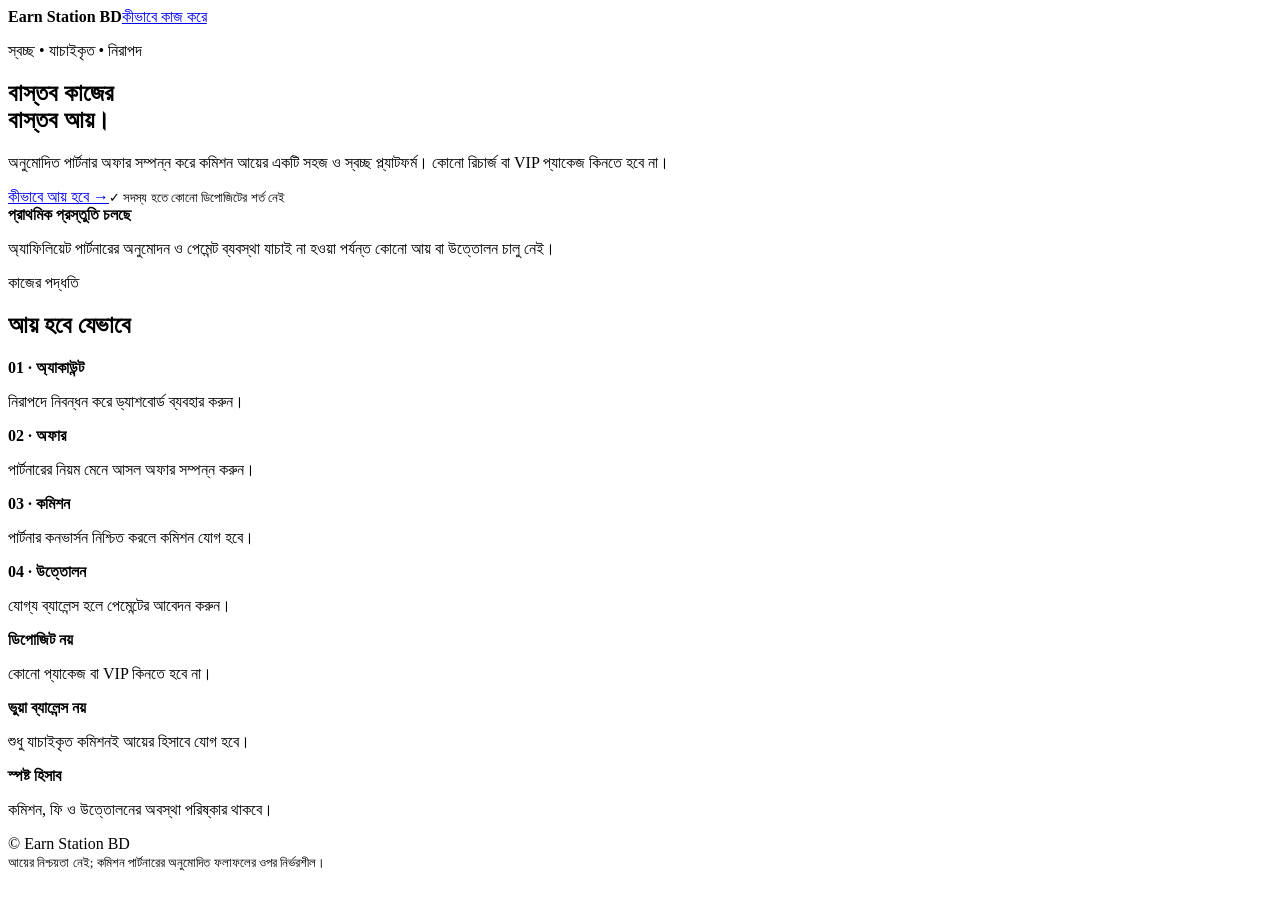
==== index.html @ 1f2fd0a7 "Add Earn Station BD homepage" ====
<!doctype html>
<html lang="bn">
<head><meta charset="utf-8"><meta name="viewport" content="width=device-width,initial-scale=1"><title>Earn Station BD</title><link rel="stylesheet" href="style.css"></head>
<body><header><b>Earn Station BD</b><a href="#how">কীভাবে কাজ করে</a></header><main><section class="hero"><p>স্বচ্ছ • যাচাইকৃত • নিরাপদ</p><h1>বাস্তব কাজের<br><span>বাস্তব আয়।</span></h1><p>অনুমোদিত পার্টনার অফার সম্পন্ন করে কমিশন আয়ের একটি সহজ ও স্বচ্ছ প্ল্যাটফর্ম। কোনো রিচার্জ বা VIP প্যাকেজ কিনতে হবে না।</p><a class="button" href="#how">কীভাবে আয় হবে →</a><small>✓ সদস্য হতে কোনো ডিপোজিটের শর্ত নেই</small></section><section class="notice"><b>প্রাথমিক প্রস্তুতি চলছে</b><p>অ্যাফিলিয়েট পার্টনারের অনুমোদন ও পেমেন্ট ব্যবস্থা যাচাই না হওয়া পর্যন্ত কোনো আয় বা উত্তোলন চালু নেই।</p></section><section id="how"><p class="tag">কাজের পদ্ধতি</p><h2>আয় হবে যেভাবে</h2><div class="steps"><article><b>01 · অ্যাকাউন্ট</b><p>নিরাপদে নিবন্ধন করে ড্যাশবোর্ড ব্যবহার করুন।</p></article><article><b>02 · অফার</b><p>পার্টনারের নিয়ম মেনে আসল অফার সম্পন্ন করুন।</p></article><article><b>03 · কমিশন</b><p>পার্টনার কনভার্সন নিশ্চিত করলে কমিশন যোগ হবে।</p></article><article><b>04 · উত্তোলন</b><p>যোগ্য ব্যালেন্স হলে পেমেন্টের আবেদন করুন।</p></article></div></section><section class="values"><article><b>ডিপোজিট নয়</b><p>কোনো প্যাকেজ বা VIP কিনতে হবে না।</p></article><article><b>ভুয়া ব্যালেন্স নয়</b><p>শুধু যাচাইকৃত কমিশনই আয়ের হিসাবে যোগ হবে।</p></article><article><b>স্পষ্ট হিসাব</b><p>কমিশন, ফি ও উত্তোলনের অবস্থা পরিষ্কার থাকবে।</p></article></section></main><footer>© <span id="year"></span> Earn Station BD<br><small>আয়ের নিশ্চয়তা নেই; কমিশন পার্টনারের অনুমোদিত ফলাফলের ওপর নির্ভরশীল।</small></footer><script src="app.js"></script></body></html>
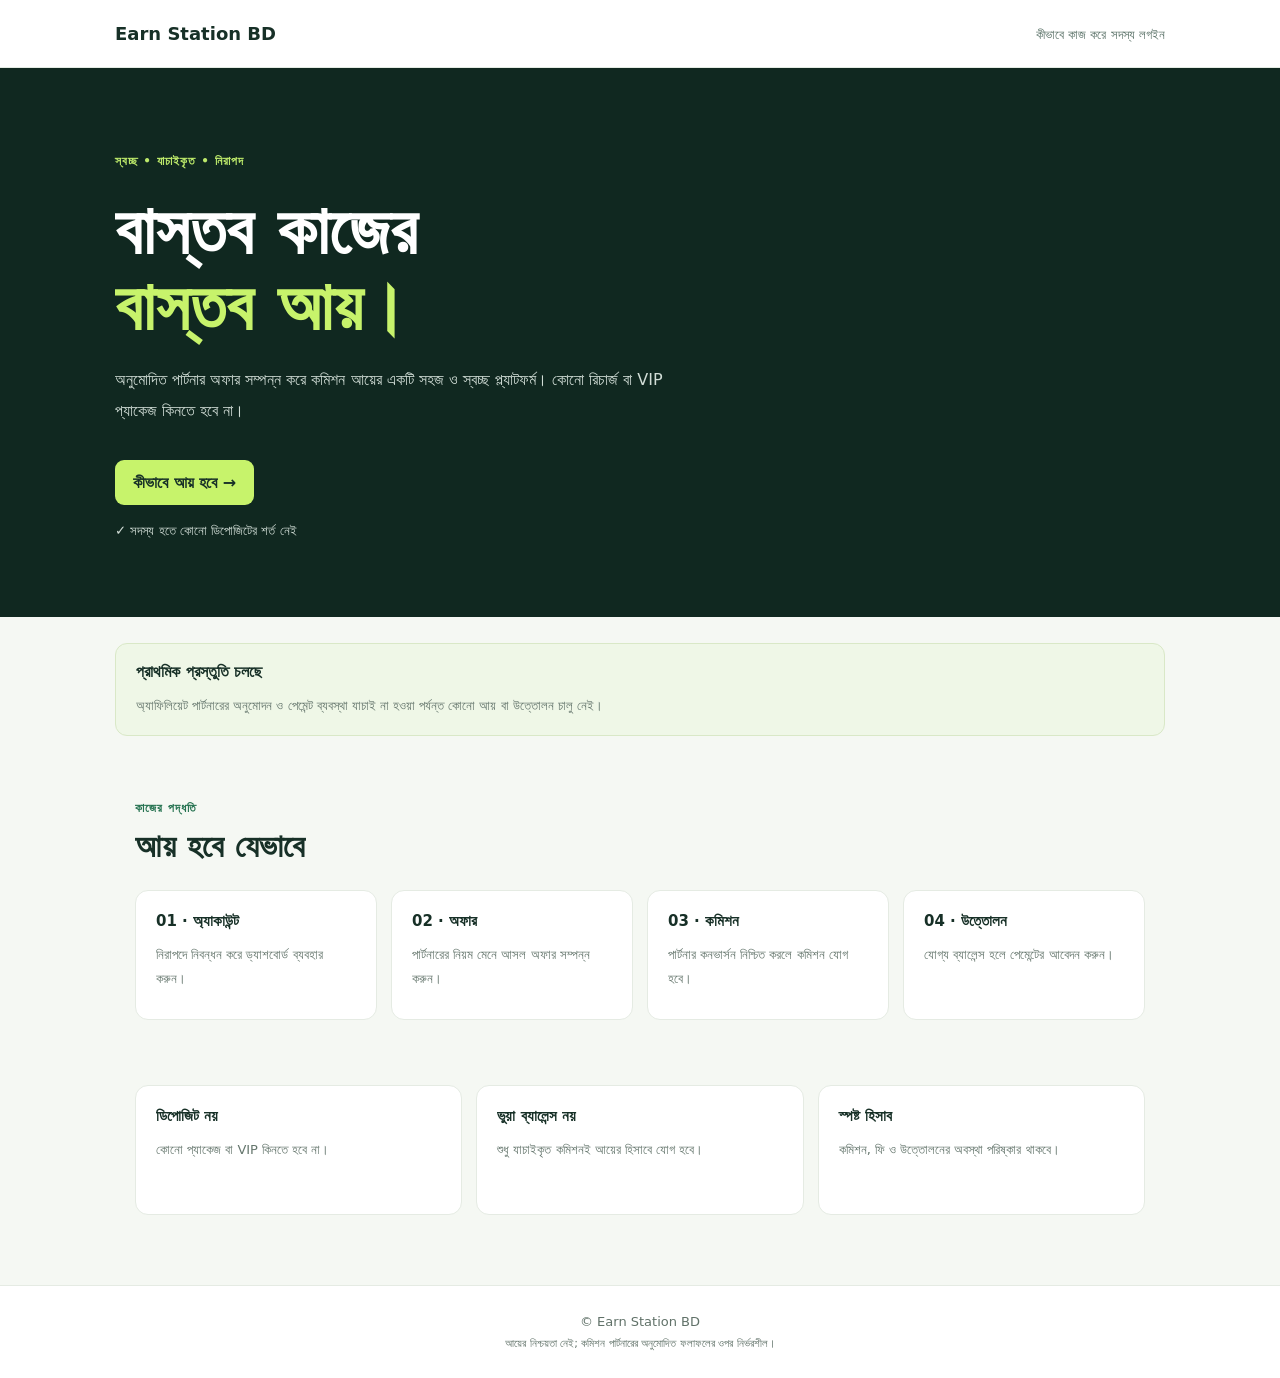
==== commit a5df3db9: "Link account page from homepage" ====
--- a/index.html
+++ b/index.html
@@ -1,4 +1,4 @@
 <!doctype html>
 <html lang="bn">
 <head><meta charset="utf-8"><meta name="viewport" content="width=device-width,initial-scale=1"><title>Earn Station BD</title><link rel="stylesheet" href="style.css"></head>
-<body><header><b>Earn Station BD</b><a href="#how">কীভাবে কাজ করে</a></header><main><section class="hero"><p>স্বচ্ছ • যাচাইকৃত • নিরাপদ</p><h1>বাস্তব কাজের<br><span>বাস্তব আয়।</span></h1><p>অনুমোদিত পার্টনার অফার সম্পন্ন করে কমিশন আয়ের একটি সহজ ও স্বচ্ছ প্ল্যাটফর্ম। কোনো রিচার্জ বা VIP প্যাকেজ কিনতে হবে না।</p><a class="button" href="#how">কীভাবে আয় হবে →</a><small>✓ সদস্য হতে কোনো ডিপোজিটের শর্ত নেই</small></section><section class="notice"><b>প্রাথমিক প্রস্তুতি চলছে</b><p>অ্যাফিলিয়েট পার্টনারের অনুমোদন ও পেমেন্ট ব্যবস্থা যাচাই না হওয়া পর্যন্ত কোনো আয় বা উত্তোলন চালু নেই।</p></section><section id="how"><p class="tag">কাজের পদ্ধতি</p><h2>আয় হবে যেভাবে</h2><div class="steps"><article><b>01 · অ্যাকাউন্ট</b><p>নিরাপদে নিবন্ধন করে ড্যাশবোর্ড ব্যবহার করুন।</p></article><article><b>02 · অফার</b><p>পার্টনারের নিয়ম মেনে আসল অফার সম্পন্ন করুন।</p></article><article><b>03 · কমিশন</b><p>পার্টনার কনভার্সন নিশ্চিত করলে কমিশন যোগ হবে।</p></article><article><b>04 · উত্তোলন</b><p>যোগ্য ব্যালেন্স হলে পেমেন্টের আবেদন করুন।</p></article></div></section><section class="values"><article><b>ডিপোজিট নয়</b><p>কোনো প্যাকেজ বা VIP কিনতে হবে না।</p></article><article><b>ভুয়া ব্যালেন্স নয়</b><p>শুধু যাচাইকৃত কমিশনই আয়ের হিসাবে যোগ হবে।</p></article><article><b>স্পষ্ট হিসাব</b><p>কমিশন, ফি ও উত্তোলনের অবস্থা পরিষ্কার থাকবে।</p></article></section></main><footer>© <span id="year"></span> Earn Station BD<br><small>আয়ের নিশ্চয়তা নেই; কমিশন পার্টনারের অনুমোদিত ফলাফলের ওপর নির্ভরশীল।</small></footer><script src="app.js"></script></body></html>+<body><header><b>Earn Station BD</b><nav><a href="#how">কীভাবে কাজ করে</a> <a href="auth.html">সদস্য লগইন</a></nav></header><main><section class="hero"><p>স্বচ্ছ • যাচাইকৃত • নিরাপদ</p><h1>বাস্তব কাজের<br><span>বাস্তব আয়।</span></h1><p>অনুমোদিত পার্টনার অফার সম্পন্ন করে কমিশন আয়ের একটি সহজ ও স্বচ্ছ প্ল্যাটফর্ম। কোনো রিচার্জ বা VIP প্যাকেজ কিনতে হবে না।</p><a class="button" href="#how">কীভাবে আয় হবে →</a><small>✓ সদস্য হতে কোনো ডিপোজিটের শর্ত নেই</small></section><section class="notice"><b>প্রাথমিক প্রস্তুতি চলছে</b><p>অ্যাফিলিয়েট পার্টনারের অনুমোদন ও পেমেন্ট ব্যবস্থা যাচাই না হওয়া পর্যন্ত কোনো আয় বা উত্তোলন চালু নেই।</p></section><section id="how"><p class="tag">কাজের পদ্ধতি</p><h2>আয় হবে যেভাবে</h2><div class="steps"><article><b>01 · অ্যাকাউন্ট</b><p>নিরাপদে নিবন্ধন করে ড্যাশবোর্ড ব্যবহার করুন।</p></article><article><b>02 · অফার</b><p>পার্টনারের নিয়ম মেনে আসল অফার সম্পন্ন করুন।</p></article><article><b>03 · কমিশন</b><p>পার্টনার কনভার্সন নিশ্চিত করলে কমিশন যোগ হবে।</p></article><article><b>04 · উত্তোলন</b><p>যোগ্য ব্যালেন্স হলে পেমেন্টের আবেদন করুন।</p></article></div></section><section class="values"><article><b>ডিপোজিট নয়</b><p>কোনো প্যাকেজ বা VIP কিনতে হবে না।</p></article><article><b>ভুয়া ব্যালেন্স নয়</b><p>শুধু যাচাইকৃত কমিশনই আয়ের হিসাবে যোগ হবে।</p></article><article><b>স্পষ্ট হিসাব</b><p>কমিশন, ফি ও উত্তোলনের অবস্থা পরিষ্কার থাকবে।</p></article></section></main><footer>© <span id="year"></span> Earn Station BD<br><small>আয়ের নিশ্চয়তা নেই; কমিশন পার্টনারের অনুমোদিত ফলাফলের ওপর নির্ভরশীল।</small></footer><script src="app.js"></script></body></html>
--- a/style.css
+++ b/style.css
@@ -0,0 +1 @@
+*{box-sizing:border-box}body{margin:0;background:#f5f8f3;color:#173027;font-family:system-ui,-apple-system,"Noto Sans Bengali",sans-serif}header{height:68px;background:white;border-bottom:1px solid #e4ebe3;display:flex;align-items:center;justify-content:space-between;padding:0 max(20px,calc((100% - 1050px)/2))}header b{font-size:18px}header a{color:#587066;text-decoration:none;font-size:13px}.hero{background:#102820;color:white;padding:70px max(24px,calc((100% - 1050px)/2)) 78px}.hero>p:first-child,.tag{color:#bce96a;font-size:12px;font-weight:800;letter-spacing:1px}.hero h1{font-size:clamp(42px,8vw,68px);line-height:1.12;margin:20px 0}.hero h1 span{color:#c7f36b}.hero p{max-width:560px;color:#d1ddd6;line-height:1.9}.button{display:inline-block;margin:18px 0;padding:13px 18px;border-radius:9px;background:#c7f36b;color:#173027;text-decoration:none;font-weight:800}.hero small{display:block;color:#d1ddd6}.notice{max-width:1050px;margin:26px auto;padding:18px 20px;border:1px solid #d9e8c7;background:#eff7e7;border-radius:12px}.notice p,article p{font-size:13px;color:#65766d;line-height:1.8;margin-bottom:0}main>section#how{max-width:1050px;margin:65px auto;padding:0 20px}h2{font-size:32px;margin:10px 0 25px}.tag{color:#267351}.steps{display:grid;grid-template-columns:repeat(4,1fr);gap:14px}.steps article,.values article{background:white;border:1px solid #e5ebe3;border-radius:13px;padding:20px;min-height:130px}.steps article b,.values b{font-size:15px}.values{max-width:1050px;margin:50px auto 70px;padding:0 20px;display:grid;grid-template-columns:repeat(3,1fr);gap:14px}footer{text-align:center;background:white;border-top:1px solid #e5ebe3;padding:28px;color:#607168;font-size:13px}footer small{display:inline-block;margin-top:8px;font-size:11px}@media(max-width:700px){.hero{padding-top:52px;padding-bottom:58px}.notice{margin:18px 14px}.steps{grid-template-columns:repeat(2,1fr)}.values{grid-template-columns:1fr;margin-top:35px}}@media(max-width:380px){.steps{grid-template-columns:1fr}}
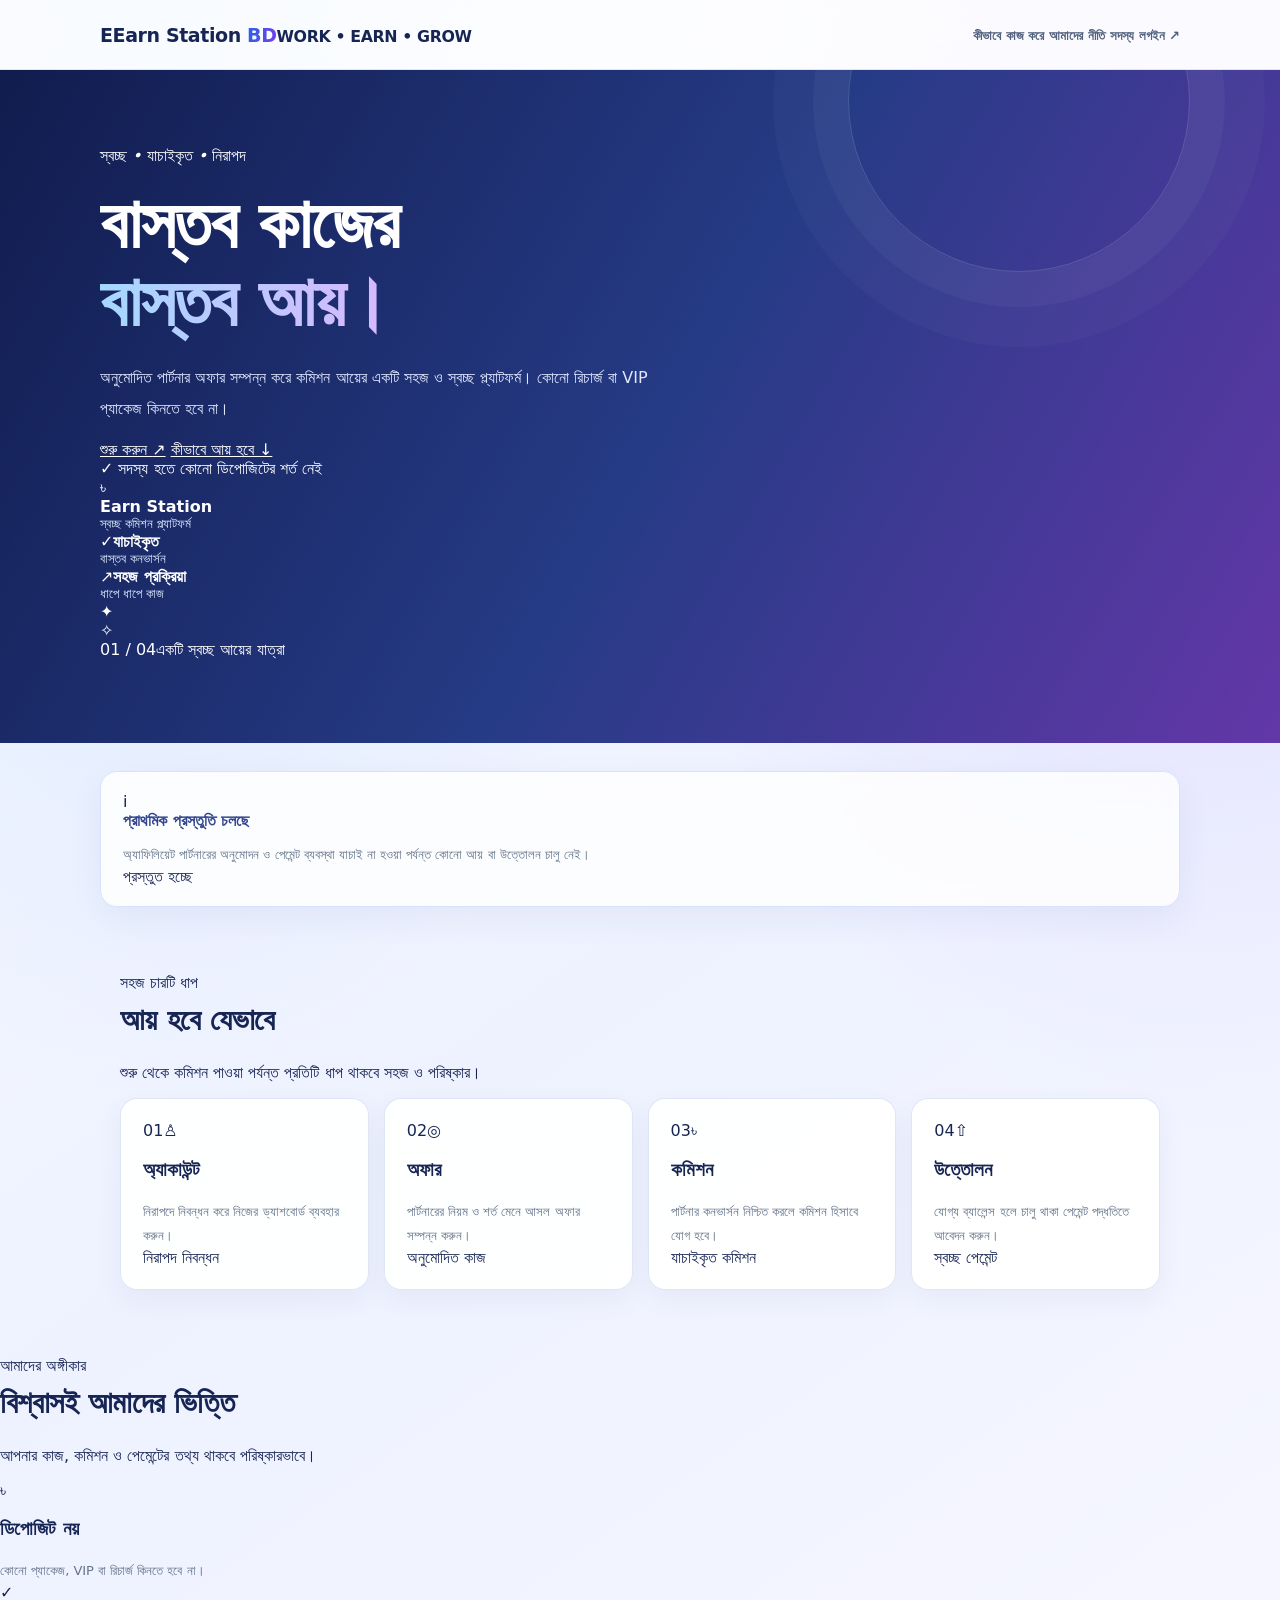
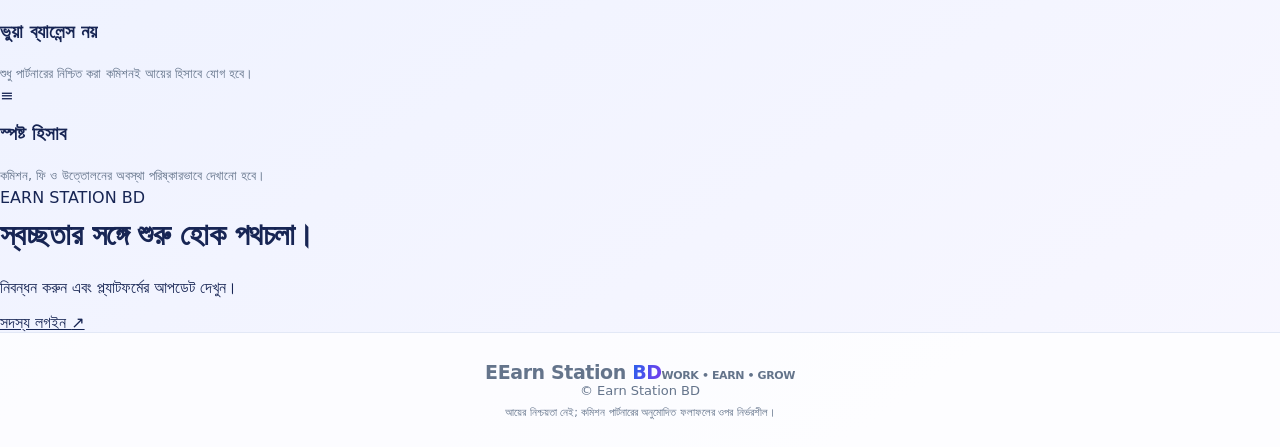
==== commit decb4ca5: "Redesign landing page with premium responsive layout" ====
--- a/index.html
+++ b/index.html
@@ -1,4 +1,82 @@
 <!doctype html>
 <html lang="bn">
-<head><meta charset="utf-8"><meta name="viewport" content="width=device-width,initial-scale=1"><title>Earn Station BD</title><link rel="stylesheet" href="style.css"></head>
-<body><header><b>Earn Station BD</b><nav><a href="#how">কীভাবে কাজ করে</a> <a href="auth.html">সদস্য লগইন</a></nav></header><main><section class="hero"><p>স্বচ্ছ • যাচাইকৃত • নিরাপদ</p><h1>বাস্তব কাজের<br><span>বাস্তব আয়।</span></h1><p>অনুমোদিত পার্টনার অফার সম্পন্ন করে কমিশন আয়ের একটি সহজ ও স্বচ্ছ প্ল্যাটফর্ম। কোনো রিচার্জ বা VIP প্যাকেজ কিনতে হবে না।</p><a class="button" href="#how">কীভাবে আয় হবে →</a><small>✓ সদস্য হতে কোনো ডিপোজিটের শর্ত নেই</small></section><section class="notice"><b>প্রাথমিক প্রস্তুতি চলছে</b><p>অ্যাফিলিয়েট পার্টনারের অনুমোদন ও পেমেন্ট ব্যবস্থা যাচাই না হওয়া পর্যন্ত কোনো আয় বা উত্তোলন চালু নেই।</p></section><section id="how"><p class="tag">কাজের পদ্ধতি</p><h2>আয় হবে যেভাবে</h2><div class="steps"><article><b>01 · অ্যাকাউন্ট</b><p>নিরাপদে নিবন্ধন করে ড্যাশবোর্ড ব্যবহার করুন।</p></article><article><b>02 · অফার</b><p>পার্টনারের নিয়ম মেনে আসল অফার সম্পন্ন করুন।</p></article><article><b>03 · কমিশন</b><p>পার্টনার কনভার্সন নিশ্চিত করলে কমিশন যোগ হবে।</p></article><article><b>04 · উত্তোলন</b><p>যোগ্য ব্যালেন্স হলে পেমেন্টের আবেদন করুন।</p></article></div></section><section class="values"><article><b>ডিপোজিট নয়</b><p>কোনো প্যাকেজ বা VIP কিনতে হবে না।</p></article><article><b>ভুয়া ব্যালেন্স নয়</b><p>শুধু যাচাইকৃত কমিশনই আয়ের হিসাবে যোগ হবে।</p></article><article><b>স্পষ্ট হিসাব</b><p>কমিশন, ফি ও উত্তোলনের অবস্থা পরিষ্কার থাকবে।</p></article></section></main><footer>© <span id="year"></span> Earn Station BD<br><small>আয়ের নিশ্চয়তা নেই; কমিশন পার্টনারের অনুমোদিত ফলাফলের ওপর নির্ভরশীল।</small></footer><script src="app.js"></script></body></html>+<head>
+  <meta charset="utf-8">
+  <meta name="viewport" content="width=device-width,initial-scale=1">
+  <meta name="theme-color" content="#101b55">
+  <meta name="description" content="Earn Station BD — অনুমোদিত পার্টনার অফার সম্পন্ন করে স্বচ্ছভাবে কমিশন আয়ের প্ল্যাটফর্ম।">
+  <title>Earn Station BD · বাস্তব কাজের বাস্তব আয়</title>
+  <link rel="preconnect" href="https://fonts.googleapis.com">
+  <link rel="preconnect" href="https://fonts.gstatic.com" crossorigin>
+  <link href="https://fonts.googleapis.com/css2?family=Hind+Siliguri:wght@400;500;600;700;800&display=swap" rel="stylesheet">
+  <link rel="stylesheet" href="style.css">
+</head>
+<body>
+  <div class="site-shell">
+    <header class="site-header">
+      <a class="brand" href="index.html" aria-label="Earn Station BD হোম">
+        <span class="brand-mark">E</span><span>Earn Station <b>BD</b><small>WORK • EARN • GROW</small></span>
+      </a>
+      <nav class="main-nav" aria-label="প্রধান নেভিগেশন">
+        <a href="#how">কীভাবে কাজ করে</a>
+        <a href="#features">আমাদের নীতি</a>
+        <a class="nav-login" href="auth.html">সদস্য লগইন <span>↗</span></a>
+      </nav>
+    </header>
+
+    <main>
+      <section class="hero">
+        <div class="hero-glow hero-glow-one"></div><div class="hero-glow hero-glow-two"></div>
+        <div class="hero-copy">
+          <div class="eyebrow"><span class="live-dot"></span> স্বচ্ছ <i>•</i> যাচাইকৃত <i>•</i> নিরাপদ</div>
+          <h1>বাস্তব কাজের<br><span>বাস্তব আয়।</span></h1>
+          <p class="hero-description">অনুমোদিত পার্টনার অফার সম্পন্ন করে কমিশন আয়ের একটি সহজ ও স্বচ্ছ প্ল্যাটফর্ম। কোনো রিচার্জ বা VIP প্যাকেজ কিনতে হবে না।</p>
+          <div class="hero-actions">
+            <a class="primary-button" href="auth.html">শুরু করুন <span>↗</span></a>
+            <a class="text-button" href="#how">কীভাবে আয় হবে <span>↓</span></a>
+          </div>
+          <div class="trust-line"><span>✓</span> সদস্য হতে কোনো ডিপোজিটের শর্ত নেই</div>
+        </div>
+        <div class="hero-art" aria-label="নিরাপদ ও স্বচ্ছ আয়ের ধারণামূলক চিত্র">
+          <div class="art-orbit orbit-a"></div><div class="art-orbit orbit-b"></div>
+          <div class="art-center"><div class="art-symbol">৳</div><b>Earn Station</b><small>স্বচ্ছ কমিশন প্ল্যাটফর্ম</small></div>
+          <div class="float-card float-top"><span class="float-icon">✓</span><span><b>যাচাইকৃত</b><small>বাস্তব কনভার্সন</small></span></div>
+          <div class="float-card float-bottom"><span class="float-icon purple">↗</span><span><b>সহজ প্রক্রিয়া</b><small>ধাপে ধাপে কাজ</small></span></div>
+          <div class="art-spark spark-one">✦</div><div class="art-spark spark-two">✧</div>
+        </div>
+        <div class="hero-bottom"><span>01 / 04</span><span class="hero-bottom-line"></span><span>একটি স্বচ্ছ আয়ের যাত্রা</span></div>
+      </section>
+
+      <section class="notice-wrap" aria-label="গুরুত্বপূর্ণ ঘোষণা">
+        <div class="notice">
+          <div class="notice-icon">i</div>
+          <div><b>প্রাথমিক প্রস্তুতি চলছে</b><p>অ্যাফিলিয়েট পার্টনারের অনুমোদন ও পেমেন্ট ব্যবস্থা যাচাই না হওয়া পর্যন্ত কোনো আয় বা উত্তোলন চালু নেই।</p></div>
+          <span class="notice-status">প্রস্তুত হচ্ছে</span>
+        </div>
+      </section>
+
+      <section class="how-section" id="how">
+        <div class="section-heading"><div><span class="section-kicker">সহজ চারটি ধাপ</span><h2>আয় হবে যেভাবে</h2></div><p>শুরু থেকে কমিশন পাওয়া পর্যন্ত প্রতিটি ধাপ থাকবে সহজ ও পরিষ্কার।</p></div>
+        <div class="steps">
+          <article class="step-card"><div class="step-top"><span class="step-number">01</span><span class="step-icon">♙</span></div><h3>অ্যাকাউন্ট</h3><p>নিরাপদে নিবন্ধন করে নিজের ড্যাশবোর্ড ব্যবহার করুন।</p><span class="step-caption">নিরাপদ নিবন্ধন</span></article>
+          <article class="step-card"><div class="step-top"><span class="step-number">02</span><span class="step-icon">◎</span></div><h3>অফার</h3><p>পার্টনারের নিয়ম ও শর্ত মেনে আসল অফার সম্পন্ন করুন।</p><span class="step-caption">অনুমোদিত কাজ</span></article>
+          <article class="step-card"><div class="step-top"><span class="step-number">03</span><span class="step-icon">৳</span></div><h3>কমিশন</h3><p>পার্টনার কনভার্সন নিশ্চিত করলে কমিশন হিসাবে যোগ হবে।</p><span class="step-caption">যাচাইকৃত কমিশন</span></article>
+          <article class="step-card"><div class="step-top"><span class="step-number">04</span><span class="step-icon">⇧</span></div><h3>উত্তোলন</h3><p>যোগ্য ব্যালেন্স হলে চালু থাকা পেমেন্ট পদ্ধতিতে আবেদন করুন।</p><span class="step-caption">স্বচ্ছ পেমেন্ট</span></article>
+        </div>
+      </section>
+
+      <section class="values-section" id="features">
+        <div class="values-heading"><span class="section-kicker">আমাদের অঙ্গীকার</span><h2>বিশ্বাসই আমাদের ভিত্তি</h2><p>আপনার কাজ, কমিশন ও পেমেন্টের তথ্য থাকবে পরিষ্কারভাবে।</p></div>
+        <div class="values-grid">
+          <article class="value-card"><span class="value-icon green">৳</span><div><h3>ডিপোজিট নয়</h3><p>কোনো প্যাকেজ, VIP বা রিচার্জ কিনতে হবে না।</p></div></article>
+          <article class="value-card"><span class="value-icon blue">✓</span><div><h3>ভুয়া ব্যালেন্স নয়</h3><p>শুধু পার্টনারের নিশ্চিত করা কমিশনই আয়ের হিসাবে যোগ হবে।</p></div></article>
+          <article class="value-card"><span class="value-icon violet">≡</span><div><h3>স্পষ্ট হিসাব</h3><p>কমিশন, ফি ও উত্তোলনের অবস্থা পরিষ্কারভাবে দেখানো হবে।</p></div></article>
+        </div>
+      </section>
+      <section class="closing-cta"><div><span class="section-kicker">EARN STATION BD</span><h2>স্বচ্ছতার সঙ্গে শুরু হোক পথচলা।</h2><p>নিবন্ধন করুন এবং প্ল্যাটফর্মের আপডেট দেখুন।</p></div><a class="primary-button" href="auth.html">সদস্য লগইন <span>↗</span></a></section>
+    </main>
+    <footer class="site-footer"><a class="brand footer-brand" href="index.html"><span class="brand-mark">E</span><span>Earn Station <b>BD</b><small>WORK • EARN • GROW</small></span></a><div class="footer-copy">© <span id="year"></span> Earn Station BD<br><small>আয়ের নিশ্চয়তা নেই; কমিশন পার্টনারের অনুমোদিত ফলাফলের ওপর নির্ভরশীল।</small></div></footer>
+  </div>
+  <script src="app.js"></script>
+</body>
+</html>
--- a/style.css
+++ b/style.css
@@ -1 +1 @@
-*{box-sizing:border-box}body{margin:0;background:#f5f8f3;color:#173027;font-family:system-ui,-apple-system,"Noto Sans Bengali",sans-serif}header{height:68px;background:white;border-bottom:1px solid #e4ebe3;display:flex;align-items:center;justify-content:space-between;padding:0 max(20px,calc((100% - 1050px)/2))}header b{font-size:18px}header a{color:#587066;text-decoration:none;font-size:13px}.hero{background:#102820;color:white;padding:70px max(24px,calc((100% - 1050px)/2)) 78px}.hero>p:first-child,.tag{color:#bce96a;font-size:12px;font-weight:800;letter-spacing:1px}.hero h1{font-size:clamp(42px,8vw,68px);line-height:1.12;margin:20px 0}.hero h1 span{color:#c7f36b}.hero p{max-width:560px;color:#d1ddd6;line-height:1.9}.button{display:inline-block;margin:18px 0;padding:13px 18px;border-radius:9px;background:#c7f36b;color:#173027;text-decoration:none;font-weight:800}.hero small{display:block;color:#d1ddd6}.notice{max-width:1050px;margin:26px auto;padding:18px 20px;border:1px solid #d9e8c7;background:#eff7e7;border-radius:12px}.notice p,article p{font-size:13px;color:#65766d;line-height:1.8;margin-bottom:0}main>section#how{max-width:1050px;margin:65px auto;padding:0 20px}h2{font-size:32px;margin:10px 0 25px}.tag{color:#267351}.steps{display:grid;grid-template-columns:repeat(4,1fr);gap:14px}.steps article,.values article{background:white;border:1px solid #e5ebe3;border-radius:13px;padding:20px;min-height:130px}.steps article b,.values b{font-size:15px}.values{max-width:1050px;margin:50px auto 70px;padding:0 20px;display:grid;grid-template-columns:repeat(3,1fr);gap:14px}footer{text-align:center;background:white;border-top:1px solid #e5ebe3;padding:28px;color:#607168;font-size:13px}footer small{display:inline-block;margin-top:8px;font-size:11px}@media(max-width:700px){.hero{padding-top:52px;padding-bottom:58px}.notice{margin:18px 14px}.steps{grid-template-columns:repeat(2,1fr)}.values{grid-template-columns:1fr;margin-top:35px}}@media(max-width:380px){.steps{grid-template-columns:1fr}}+:root{color-scheme:light;--ink:#172554;--muted:#64748b;--blue:#2563eb;--violet:#7c3aed;--line:#e5eaf5;--surface:rgba(255,255,255,.94)}*{box-sizing:border-box}html{scroll-behavior:smooth}body{margin:0;min-height:100vh;color:var(--ink);font-family:system-ui,-apple-system,"Noto Sans Bengali",sans-serif;background:radial-gradient(ellipse at 10% 0%,rgba(96,165,250,.22),transparent 38%),radial-gradient(ellipse at 95% 12%,rgba(167,139,250,.22),transparent 35%),linear-gradient(145deg,#f7f9ff 0%,#eef2ff 48%,#f8f7ff 100%)}a{color:inherit}header{min-height:70px;background:rgba(255,255,255,.82);backdrop-filter:blur(16px);border-bottom:1px solid rgba(219,227,245,.9);display:flex;align-items:center;justify-content:space-between;gap:14px;padding:12px max(20px,calc((100% - 1080px)/2));position:sticky;top:0;z-index:5}header b,.brand{font-size:19px;font-weight:850;letter-spacing:-.4px;text-decoration:none}.brand b{background:linear-gradient(110deg,#2563eb,#7c3aed);background-clip:text;-webkit-background-clip:text;color:transparent}header a:not(.brand){color:#52617e;text-decoration:none;font-size:13px;font-weight:700}header a:hover{color:#4f46e5}header button{border:0;border-radius:11px;padding:11px 16px;background:linear-gradient(110deg,#2563eb,#6d45dc);color:#fff;font-weight:750;box-shadow:0 8px 20px rgba(79,70,229,.2);cursor:pointer}.hero{position:relative;overflow:hidden;background:linear-gradient(120deg,#111c4e 0%,#263b86 52%,#6337a8 100%);color:white;padding:76px max(24px,calc((100% - 1080px)/2)) 84px}.hero:after{content:"";position:absolute;width:340px;height:340px;border:1px solid rgba(255,255,255,.16);border-radius:50%;right:7%;top:-140px;box-shadow:0 0 0 35px rgba(255,255,255,.035),0 0 0 75px rgba(255,255,255,.025);pointer-events:none}.hero>p:first-child,.tag{color:#a5c8ff;font-size:11px;font-weight:850;letter-spacing:1.5px}.hero h1{font-size:clamp(42px,8vw,70px);line-height:1.12;letter-spacing:-1.8px;margin:20px 0}.hero h1 span{background:linear-gradient(90deg,#a5d8ff,#d7b8ff);background-clip:text;-webkit-background-clip:text;color:transparent}.hero p{max-width:590px;color:#e0e7ff;line-height:1.95}.button{display:inline-flex;align-items:center;justify-content:center;margin:18px 0;padding:13px 20px;border:0;border-radius:12px;background:linear-gradient(110deg,#60a5fa,#a78bfa);color:#101b49;text-decoration:none;font-weight:850;box-shadow:0 10px 26px rgba(9,17,55,.22);transition:transform .2s,filter .2s;cursor:pointer}.button:hover{transform:translateY(-2px);filter:brightness(1.05)}.hero small{display:block;color:#dbeafe}.notice{max-width:1080px;margin:28px auto;padding:20px 22px;border:1px solid #d8e2ff;background:rgba(255,255,255,.82);backdrop-filter:blur(12px);border-radius:17px;box-shadow:0 12px 35px rgba(41,58,120,.06)}.notice b{color:#33468e}.notice p,article p{font-size:13px;color:#64748b;line-height:1.85;margin-bottom:0}main>section#how{max-width:1080px;margin:66px auto;padding:0 20px}h2{font-size:30px;letter-spacing:-.6px;margin:10px 0 25px}.tag{color:#5369c8}.steps{display:grid;grid-template-columns:repeat(4,1fr);gap:15px}.steps article,.values article{background:var(--surface);border:1px solid rgba(222,229,246,.95);border-radius:17px;padding:22px;min-height:145px;box-shadow:0 10px 28px rgba(39,55,111,.055);transition:transform .2s,box-shadow .2s}.steps article:hover,.values article:hover{transform:translateY(-4px);box-shadow:0 16px 34px rgba(39,55,111,.1)}.steps article b,.values b{font-size:15px;color:#26366f}.values{max-width:1080px;margin:50px auto 74px;padding:0 20px;display:grid;grid-template-columns:repeat(3,1fr);gap:15px}footer{text-align:center;background:rgba(255,255,255,.76);border-top:1px solid #e2e8f6;padding:28px 18px;color:#64748b;font-size:13px}footer small{display:inline-block;margin-top:8px;font-size:11px}@media(max-width:700px){header{min-height:62px;padding:10px 16px}.hero{padding-top:56px;padding-bottom:62px}.hero:after{right:-180px}.notice{margin:18px 14px}.steps{grid-template-columns:repeat(2,1fr)}.values{grid-template-columns:1fr;margin-top:35px}}@media(max-width:380px){.steps{grid-template-columns:1fr}.hero h1{font-size:39px}}
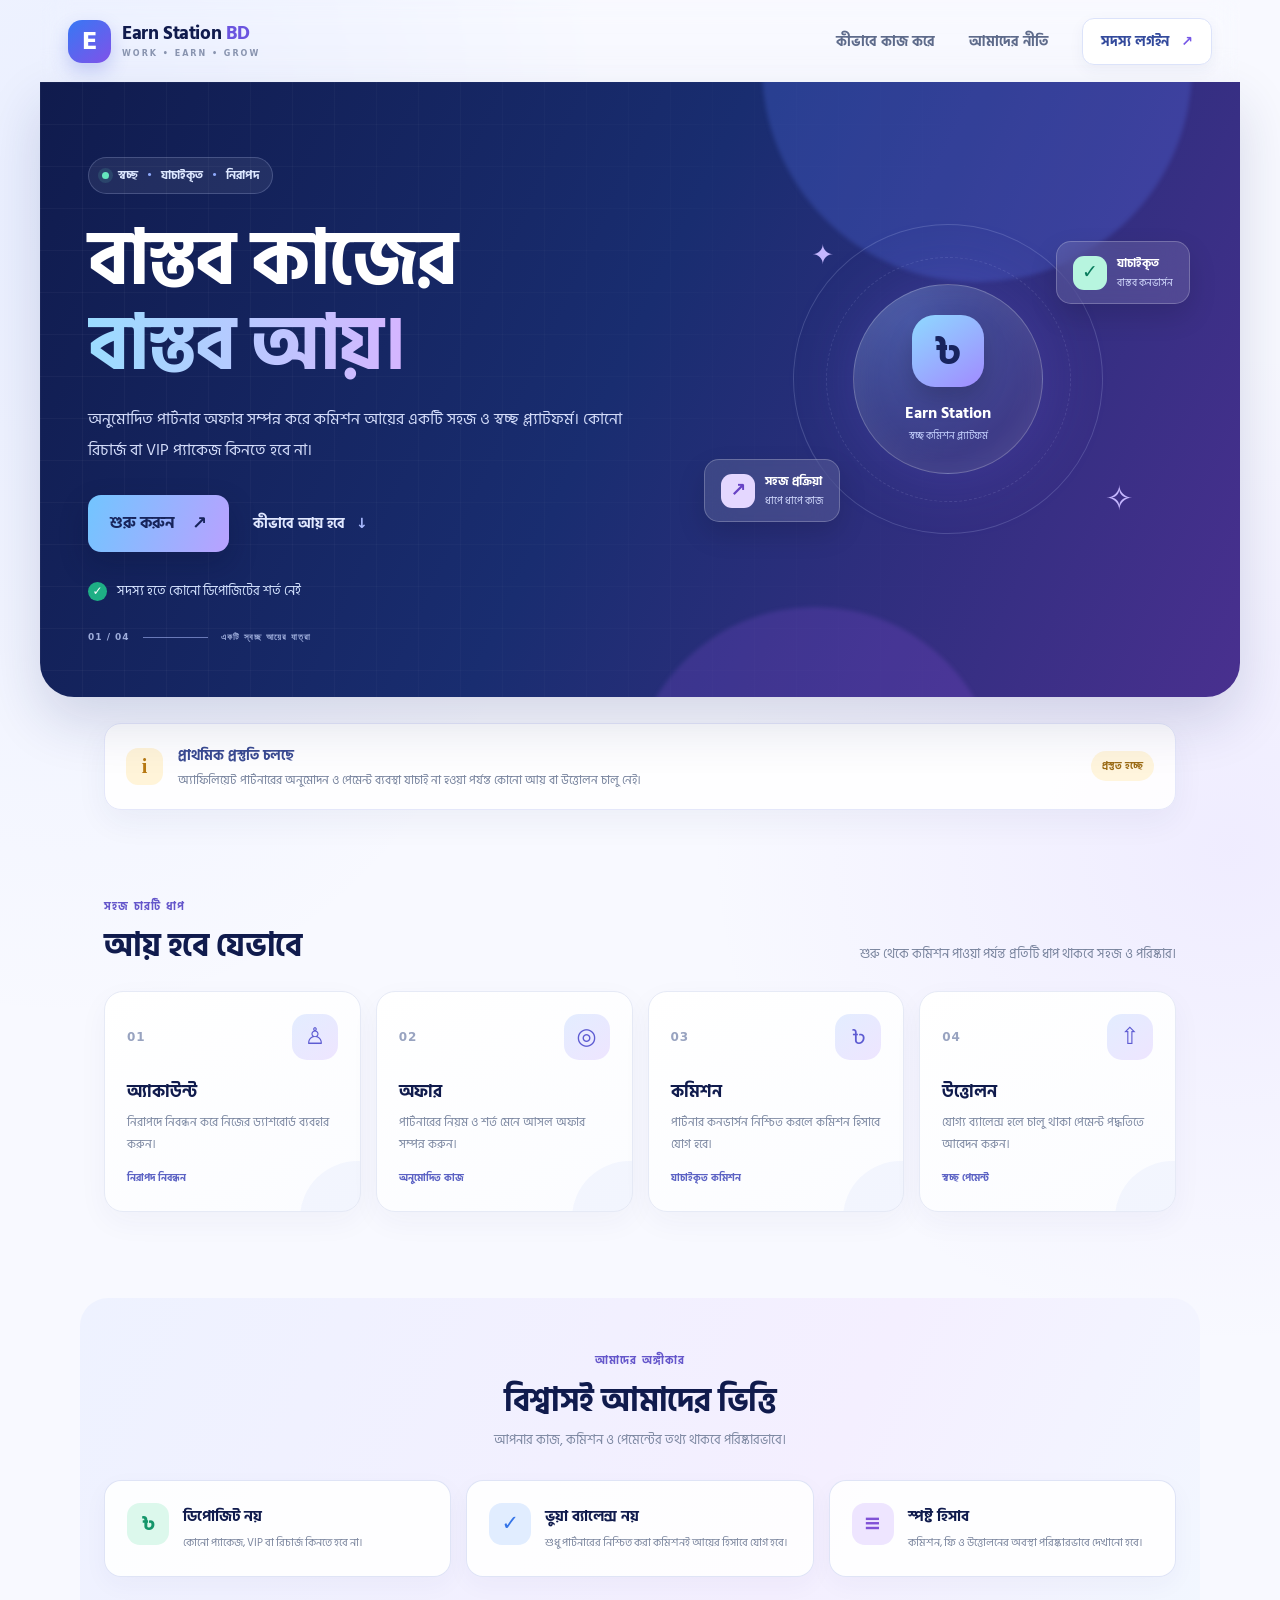
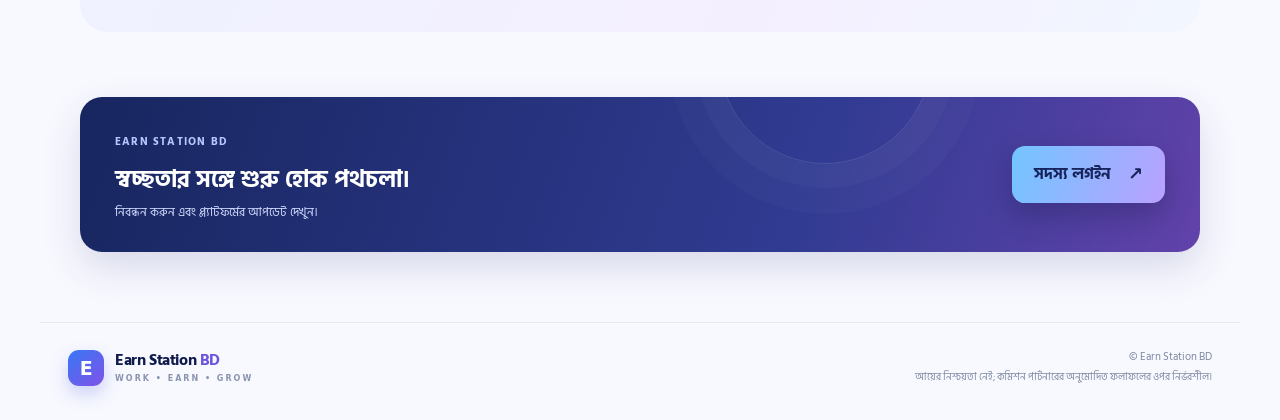
==== commit bccbdc6d: "Load public site settings on homepage" ====
--- a/index.html
+++ b/index.html
@@ -77,6 +77,6 @@
     </main>
     <footer class="site-footer"><a class="brand footer-brand" href="index.html"><span class="brand-mark">E</span><span>Earn Station <b>BD</b><small>WORK • EARN • GROW</small></span></a><div class="footer-copy">© <span id="year"></span> Earn Station BD<br><small>আয়ের নিশ্চয়তা নেই; কমিশন পার্টনারের অনুমোদিত ফলাফলের ওপর নির্ভরশীল।</small></div></footer>
   </div>
-  <script src="app.js"></script>
+  <script src="supabase-config.js"></script><script src="app.js"></script>
 </body>
 </html>
--- a/style.css
+++ b/style.css
@@ -1 +1,30 @@
-:root{color-scheme:light;--ink:#172554;--muted:#64748b;--blue:#2563eb;--violet:#7c3aed;--line:#e5eaf5;--surface:rgba(255,255,255,.94)}*{box-sizing:border-box}html{scroll-behavior:smooth}body{margin:0;min-height:100vh;color:var(--ink);font-family:system-ui,-apple-system,"Noto Sans Bengali",sans-serif;background:radial-gradient(ellipse at 10% 0%,rgba(96,165,250,.22),transparent 38%),radial-gradient(ellipse at 95% 12%,rgba(167,139,250,.22),transparent 35%),linear-gradient(145deg,#f7f9ff 0%,#eef2ff 48%,#f8f7ff 100%)}a{color:inherit}header{min-height:70px;background:rgba(255,255,255,.82);backdrop-filter:blur(16px);border-bottom:1px solid rgba(219,227,245,.9);display:flex;align-items:center;justify-content:space-between;gap:14px;padding:12px max(20px,calc((100% - 1080px)/2));position:sticky;top:0;z-index:5}header b,.brand{font-size:19px;font-weight:850;letter-spacing:-.4px;text-decoration:none}.brand b{background:linear-gradient(110deg,#2563eb,#7c3aed);background-clip:text;-webkit-background-clip:text;color:transparent}header a:not(.brand){color:#52617e;text-decoration:none;font-size:13px;font-weight:700}header a:hover{color:#4f46e5}header button{border:0;border-radius:11px;padding:11px 16px;background:linear-gradient(110deg,#2563eb,#6d45dc);color:#fff;font-weight:750;box-shadow:0 8px 20px rgba(79,70,229,.2);cursor:pointer}.hero{position:relative;overflow:hidden;background:linear-gradient(120deg,#111c4e 0%,#263b86 52%,#6337a8 100%);color:white;padding:76px max(24px,calc((100% - 1080px)/2)) 84px}.hero:after{content:"";position:absolute;width:340px;height:340px;border:1px solid rgba(255,255,255,.16);border-radius:50%;right:7%;top:-140px;box-shadow:0 0 0 35px rgba(255,255,255,.035),0 0 0 75px rgba(255,255,255,.025);pointer-events:none}.hero>p:first-child,.tag{color:#a5c8ff;font-size:11px;font-weight:850;letter-spacing:1.5px}.hero h1{font-size:clamp(42px,8vw,70px);line-height:1.12;letter-spacing:-1.8px;margin:20px 0}.hero h1 span{background:linear-gradient(90deg,#a5d8ff,#d7b8ff);background-clip:text;-webkit-background-clip:text;color:transparent}.hero p{max-width:590px;color:#e0e7ff;line-height:1.95}.button{display:inline-flex;align-items:center;justify-content:center;margin:18px 0;padding:13px 20px;border:0;border-radius:12px;background:linear-gradient(110deg,#60a5fa,#a78bfa);color:#101b49;text-decoration:none;font-weight:850;box-shadow:0 10px 26px rgba(9,17,55,.22);transition:transform .2s,filter .2s;cursor:pointer}.button:hover{transform:translateY(-2px);filter:brightness(1.05)}.hero small{display:block;color:#dbeafe}.notice{max-width:1080px;margin:28px auto;padding:20px 22px;border:1px solid #d8e2ff;background:rgba(255,255,255,.82);backdrop-filter:blur(12px);border-radius:17px;box-shadow:0 12px 35px rgba(41,58,120,.06)}.notice b{color:#33468e}.notice p,article p{font-size:13px;color:#64748b;line-height:1.85;margin-bottom:0}main>section#how{max-width:1080px;margin:66px auto;padding:0 20px}h2{font-size:30px;letter-spacing:-.6px;margin:10px 0 25px}.tag{color:#5369c8}.steps{display:grid;grid-template-columns:repeat(4,1fr);gap:15px}.steps article,.values article{background:var(--surface);border:1px solid rgba(222,229,246,.95);border-radius:17px;padding:22px;min-height:145px;box-shadow:0 10px 28px rgba(39,55,111,.055);transition:transform .2s,box-shadow .2s}.steps article:hover,.values article:hover{transform:translateY(-4px);box-shadow:0 16px 34px rgba(39,55,111,.1)}.steps article b,.values b{font-size:15px;color:#26366f}.values{max-width:1080px;margin:50px auto 74px;padding:0 20px;display:grid;grid-template-columns:repeat(3,1fr);gap:15px}footer{text-align:center;background:rgba(255,255,255,.76);border-top:1px solid #e2e8f6;padding:28px 18px;color:#64748b;font-size:13px}footer small{display:inline-block;margin-top:8px;font-size:11px}@media(max-width:700px){header{min-height:62px;padding:10px 16px}.hero{padding-top:56px;padding-bottom:62px}.hero:after{right:-180px}.notice{margin:18px 14px}.steps{grid-template-columns:repeat(2,1fr)}.values{grid-template-columns:1fr;margin-top:35px}}@media(max-width:380px){.steps{grid-template-columns:1fr}.hero h1{font-size:39px}}+@import url('https://fonts.googleapis.com/css2?family=Hind+Siliguri:wght@400;500;600;700;800&display=swap');
+:root{color-scheme:light;--navy:#101b4d;--blue:#3768ed;--violet:#8052e9;--muted:#71809f;--line:#e7ebf6;--surface:#fff;--font:'Hind Siliguri',system-ui,sans-serif}
+*{box-sizing:border-box}html{scroll-behavior:smooth;scroll-padding-top:90px}body{margin:0;min-height:100vh;color:var(--navy);font-family:var(--font);background:#f6f8ff}a{color:inherit}.site-shell{overflow:hidden;background:radial-gradient(ellipse at 5% 10%,rgba(108,151,255,.10),transparent 32%),radial-gradient(ellipse at 96% 42%,rgba(163,125,255,.10),transparent 30%),#f8f9ff}
+.site-header{height:82px;max-width:1200px;margin:auto;padding:0 28px;display:flex;align-items:center;justify-content:space-between;gap:24px;position:relative;z-index:5}.brand{display:flex;align-items:center;gap:11px;text-decoration:none;font-size:19px;font-weight:800;letter-spacing:-.4px;line-height:1.05}.brand>span:last-child{display:block}.brand b{color:#6b55df}.brand small{display:block;margin-top:5px;color:#8994af;font:700 8px/1.2 system-ui;letter-spacing:2px}.brand-mark{width:43px;height:43px;border-radius:14px;display:grid;place-items:center;background:linear-gradient(140deg,#3778f4,#8052e9);color:#fff;font:900 23px system-ui;box-shadow:0 8px 18px rgba(73,91,218,.25)}
+.main-nav{display:flex;align-items:center;gap:34px}.main-nav>a{font-size:14px;font-weight:700;text-decoration:none;color:#5e6b8b;transition:.2s}.main-nav>a:hover{color:#5148ce}.main-nav .nav-login{padding:11px 18px;border:1px solid #dce3fa;border-radius:12px;background:#fff;color:#334a9c;box-shadow:0 5px 15px rgba(39,58,123,.05)}.nav-login span{margin-left:8px;color:#7657e7}
+.hero{min-height:575px;max-width:1200px;margin:0 auto;padding:75px 48px 54px;position:relative;display:grid;grid-template-columns:1.1fr .9fr;align-items:center;gap:20px;color:white;background:linear-gradient(115deg,#101b4d 0%,#192d70 48%,#49308f 100%);border-radius:0 0 34px 34px;overflow:hidden;box-shadow:0 24px 55px rgba(26,37,99,.16)}.hero:before{content:"";position:absolute;inset:0;background-image:linear-gradient(rgba(255,255,255,.035) 1px,transparent 1px),linear-gradient(90deg,rgba(255,255,255,.035) 1px,transparent 1px);background-size:42px 42px;mask-image:linear-gradient(90deg,black,transparent 90%);pointer-events:none}.hero-glow{position:absolute;border-radius:50%;filter:blur(2px);pointer-events:none}.hero-glow-one{width:430px;height:430px;right:4%;top:-230px;background:rgba(93,125,255,.23)}.hero-glow-two{width:370px;height:370px;right:20%;bottom:-280px;background:rgba(159,91,245,.18)}
+.hero-copy{position:relative;z-index:1;max-width:610px}.eyebrow{display:inline-flex;align-items:center;gap:9px;padding:8px 13px;border:1px solid rgba(194,210,255,.22);border-radius:30px;background:rgba(255,255,255,.07);font-size:12px;font-weight:700;color:#dce7ff}.eyebrow i{font-style:normal;color:#8da8fa}.live-dot{width:7px;height:7px;border-radius:50%;background:#65e6bd;box-shadow:0 0 0 4px rgba(101,230,189,.13)}.hero h1{margin:24px 0 16px;font-size:clamp(48px,6.2vw,76px);line-height:1.12;letter-spacing:-2px;font-weight:800}.hero h1 span{background:linear-gradient(90deg,#9bdcff,#d5b5ff);background-clip:text;-webkit-background-clip:text;color:transparent}.hero-description{max-width:560px;color:#d3dcfa;font-size:16px;line-height:1.95;margin:0}.hero-actions{display:flex;align-items:center;gap:24px;margin-top:28px}.primary-button{display:inline-flex;align-items:center;justify-content:center;gap:18px;padding:14px 22px;border-radius:13px;background:linear-gradient(110deg,#72c5ff,#b9a1ff);color:#17245b;text-decoration:none;font-weight:800;box-shadow:0 12px 28px rgba(8,14,52,.25);transition:transform .2s,box-shadow .2s}.primary-button:hover{transform:translateY(-3px);box-shadow:0 16px 32px rgba(8,14,52,.32)}.primary-button span{font-size:18px}.text-button{color:#e1e8ff;text-decoration:none;font-size:14px;font-weight:700}.text-button span{margin-left:7px;color:#a9baff}.trust-line{margin-top:28px;color:#d5e3ff;font-size:13px}.trust-line span{display:inline-grid;place-items:center;width:19px;height:19px;margin-right:7px;border-radius:50%;background:#1eaf85;color:#fff;font-size:12px;font-weight:900}
+.hero-art{height:360px;position:relative;display:grid;place-items:center;z-index:1}.art-orbit{position:absolute;border:1px solid rgba(207,217,255,.19);border-radius:50%;transform:rotate(-18deg)}.orbit-a{width:310px;height:310px}.orbit-b{width:245px;height:245px;border-style:dashed;opacity:.7}.art-center{width:190px;height:190px;border:1px solid rgba(255,255,255,.25);border-radius:50%;display:flex;align-items:center;justify-content:center;flex-direction:column;background:radial-gradient(circle at 30% 20%,rgba(139,176,255,.32),rgba(255,255,255,.06) 70%);box-shadow:0 0 70px rgba(132,111,255,.2),inset 0 0 35px rgba(255,255,255,.08);backdrop-filter:blur(8px)}.art-symbol{width:72px;height:72px;border-radius:23px;display:grid;place-items:center;background:linear-gradient(145deg,#8ed9ff,#a18aff);color:#18245e;font-size:42px;font-weight:800;box-shadow:0 12px 25px rgba(0,0,0,.18)}.art-center b{margin-top:13px;font-size:16px}.art-center small{margin-top:2px;color:#c6d2ff;font-size:10px}.float-card{position:absolute;display:flex;align-items:center;gap:10px;padding:12px 16px;border:1px solid rgba(255,255,255,.22);border-radius:15px;background:rgba(255,255,255,.12);backdrop-filter:blur(14px);box-shadow:0 12px 28px rgba(0,0,0,.13)}.float-top{top:42px;right:2px}.float-bottom{bottom:37px;left:0}.float-icon{width:34px;height:34px;display:grid;place-items:center;border-radius:11px;background:#b7f5df;color:#087b5c;font-weight:900;font-size:19px}.float-icon.purple{background:#e4d7ff;color:#6742c5}.float-card b,.float-card small{display:block}.float-card b{font-size:12px}.float-card small{font-size:10px;color:#d5ddff;margin-top:2px}.art-spark{position:absolute;color:#c5b7ff}.spark-one{top:35px;left:22%;font-size:27px}.spark-two{right:12%;bottom:32px;font-size:34px}.hero-bottom{grid-column:1/-1;display:flex;align-items:center;gap:13px;color:#9eaddb;font:700 9px system-ui;letter-spacing:1px;margin-top:10px}.hero-bottom-line{height:1px;width:65px;background:#6979b8}
+.notice-wrap{max-width:1120px;margin:26px auto 0;padding:0 24px}.notice{display:flex;align-items:center;gap:15px;padding:18px 21px;border:1px solid #e4e7fa;border-radius:17px;background:rgba(255,255,255,.9);box-shadow:0 12px 32px rgba(39,55,111,.055)}.notice-icon{width:37px;height:37px;flex:none;border-radius:12px;display:grid;place-items:center;background:#fff4d9;color:#b77913;font:800 20px Georgia}.notice b{color:#394a91;font-size:14px}.notice p{margin:3px 0 0;color:#74809b;font-size:12px;line-height:1.7}.notice-status{margin-left:auto;flex:none;padding:7px 11px;border-radius:20px;background:#fff5dd;color:#9c6c15;font-size:10px;font-weight:800}
+.how-section{max-width:1120px;margin:82px auto 0;padding:0 24px}.section-heading{display:flex;justify-content:space-between;align-items:end;gap:25px;margin-bottom:25px}.section-kicker{color:#6557cb;font-size:11px;font-weight:800;letter-spacing:1.2px}.section-heading h2,.values-heading h2{font-size:32px;line-height:1.25;margin:8px 0 0;letter-spacing:-.5px}.section-heading>p{max-width:350px;margin:0;color:#78839d;font-size:13px;line-height:1.8}.steps{display:grid;grid-template-columns:repeat(4,1fr);gap:15px}.step-card{position:relative;overflow:hidden;min-height:215px;padding:22px;border:1px solid #e6eaf6;border-radius:19px;background:linear-gradient(155deg,#fff,#fbfcff);box-shadow:0 10px 30px rgba(37,53,111,.045);transition:transform .22s,box-shadow .22s}.step-card:after{content:"";position:absolute;width:115px;height:115px;right:-55px;bottom:-65px;border-radius:50%;background:rgba(111,129,239,.06)}.step-card:hover{transform:translateY(-5px);box-shadow:0 17px 35px rgba(37,53,111,.09)}.step-top{display:flex;align-items:center;justify-content:space-between}.step-number{font:800 12px system-ui;color:#98a3c0;letter-spacing:1px}.step-icon{width:46px;height:46px;display:grid;place-items:center;border-radius:15px;background:linear-gradient(140deg,#e3edff,#eee5ff);color:#5d5bd2;font-size:23px}.step-card h3{margin:18px 0 6px;font-size:17px}.step-card p{margin:0;color:#7a86a0;font-size:12px;line-height:1.8}.step-caption{display:inline-block;margin-top:15px;color:#5c63c4;font-size:10px;font-weight:800}
+.values-section{max-width:1120px;margin:86px auto 0;padding:48px 24px 55px;border-radius:28px;background:linear-gradient(115deg,#eef2ff,#f4efff 65%,#f2f7ff)}.values-heading{text-align:center}.values-heading h2{margin-top:9px}.values-heading>p{margin:8px 0 0;color:#7c87a1;font-size:13px}.values-grid{display:grid;grid-template-columns:repeat(3,1fr);gap:15px;margin-top:29px}.value-card{display:flex;align-items:flex-start;gap:14px;padding:22px;border:1px solid rgba(220,226,246,.9);border-radius:17px;background:rgba(255,255,255,.88);box-shadow:0 8px 24px rgba(46,57,121,.04)}.value-icon{width:42px;height:42px;flex:none;border-radius:13px;display:grid;place-items:center;font-size:21px;font-weight:800}.value-icon.green{background:#dcf8ec;color:#15966b}.value-icon.blue{background:#e1edff;color:#3474e7}.value-icon.violet{background:#eee5ff;color:#8052d6}.value-card h3{margin:1px 0 5px;font-size:15px}.value-card p{margin:0;color:#78839c;font-size:11px;line-height:1.8}
+.closing-cta{max-width:1120px;margin:65px auto 70px;padding:30px 35px;display:flex;align-items:center;justify-content:space-between;gap:25px;border-radius:22px;background:linear-gradient(110deg,#17265f,#313b92 65%,#6242aa);color:white;box-shadow:0 16px 38px rgba(32,43,110,.15)}.closing-cta .section-kicker{color:#b9c7ff}.closing-cta h2{font-size:24px;margin:7px 0 4px}.closing-cta p{margin:0;color:#d3dcff;font-size:12px}.closing-cta .primary-button{flex:none}
+.site-footer{max-width:1200px;margin:auto;padding:25px 28px 32px;border-top:1px solid #e5e9f4;display:flex;align-items:center;justify-content:space-between;gap:20px}.footer-brand{font-size:16px}.footer-brand .brand-mark{width:36px;height:36px;border-radius:11px;font-size:19px}.footer-copy{text-align:right;color:#7d88a0;font-size:11px;line-height:1.8}.footer-copy small{font-size:10px}
+@media(max-width:850px){.hero{margin:0 14px;border-radius:0 0 26px 26px;padding:58px 30px 35px;grid-template-columns:1fr .8fr}.hero h1{font-size:54px}.hero-art{transform:scale(.86)}.steps{grid-template-columns:repeat(2,1fr)}.values-grid{grid-template-columns:1fr}.how-section{margin-top:65px}.values-section{margin-left:14px;margin-right:14px}.closing-cta{margin-left:14px;margin-right:14px}}
+@media(max-width:600px){.site-header{height:69px;padding:0 16px}.brand{font-size:16px;gap:8px}.brand-mark{width:37px;height:37px;border-radius:12px}.brand small{font-size:7px}.main-nav{gap:10px}.main-nav>a:first-child,.main-nav>a:nth-child(2){display:none}.main-nav .nav-login{padding:9px 12px;font-size:12px}.hero{display:block;min-height:0;margin:0 9px;padding:47px 22px 25px}.hero h1{font-size:48px;margin:20px 0 12px}.hero-description{font-size:14px;line-height:1.85}.hero-actions{gap:17px;margin-top:23px}.primary-button{padding:12px 16px;font-size:13px}.text-button{font-size:12px}.trust-line{font-size:11px;margin-top:20px}.hero-art{height:260px;margin:4px auto -5px;transform:scale(.78);transform-origin:center}.hero-bottom{margin-top:0}.notice-wrap{padding:0 13px;margin-top:17px}.notice{padding:14px;gap:10px}.notice-icon{width:32px;height:32px}.notice b{font-size:12px}.notice p{font-size:10px}.notice-status{display:none}.how-section{margin-top:55px;padding:0 15px}.section-heading{display:block;margin-bottom:19px}.section-heading h2,.values-heading h2{font-size:27px}.section-heading>p{margin-top:8px;font-size:11px}.steps{gap:10px}.step-card{min-height:190px;padding:16px}.step-icon{width:39px;height:39px;border-radius:12px}.step-card h3{font-size:15px;margin-top:14px}.step-card p{font-size:11px}.step-caption{font-size:9px;margin-top:11px}.values-section{margin-top:57px;padding:35px 16px 30px;border-radius:21px}.values-grid{gap:10px;margin-top:22px}.value-card{padding:16px}.value-card h3{font-size:14px}.closing-cta{display:block;margin-top:45px;margin-bottom:45px;padding:25px 21px}.closing-cta h2{font-size:21px}.closing-cta .primary-button{margin-top:18px}.site-footer{padding:21px 17px 26px;align-items:flex-start;flex-direction:column}.footer-copy{text-align:left}}
+@media(max-width:370px){.hero h1{font-size:42px}.hero-actions{gap:12px}.steps{grid-template-columns:1fr}.step-card{min-height:160px}.hero-art{transform:scale(.7);margin-left:-20px;margin-right:-20px}}
+@media(prefers-reduced-motion:reduce){html{scroll-behavior:auto}*,*:before,*:after{transition:none!important;animation:none!important}}
+
+/* Premium refinement: clearer landing-page rhythm and touch-friendly mobile layout */
+:root{--ease-premium:cubic-bezier(.2,.75,.25,1)}
+.site-header{backdrop-filter:blur(14px)}
+.main-nav>a:focus-visible,.primary-button:focus-visible,.text-button:focus-visible{outline:3px solid #91baff;outline-offset:4px}
+.notice{transition:transform .22s var(--ease-premium),box-shadow .22s var(--ease-premium)}
+.notice:hover{transform:translateY(-2px);box-shadow:0 16px 36px rgba(39,55,111,.085)}
+.step-card,.value-card{transition:transform .22s var(--ease-premium),box-shadow .22s var(--ease-premium),border-color .22s}
+.step-card:hover,.value-card:hover{border-color:#d4dcfb}
+.closing-cta{position:relative;overflow:hidden}
+.closing-cta:before{content:"";position:absolute;width:210px;height:210px;border:1px solid rgba(255,255,255,.12);border-radius:50%;right:24%;top:-145px;box-shadow:0 0 0 24px rgba(255,255,255,.025),0 0 0 50px rgba(255,255,255,.02);pointer-events:none}
+@media(max-width:600px){.site-header{position:sticky;top:0;background:rgba(248,249,255,.92);backdrop-filter:blur(16px);border-bottom:1px solid rgba(225,231,247,.75)}.hero-actions{flex-wrap:wrap}.notice{align-items:flex-start;padding:15px}.notice-status{font-size:9px}.section-heading{align-items:flex-start;flex-direction:column;gap:10px}.section-heading h2,.values-heading h2{font-size:27px}.step-card{min-height:190px;padding:18px}.closing-cta{align-items:flex-start;flex-direction:column;padding:25px}.closing-cta .primary-button{width:100%}.site-footer{align-items:flex-start;flex-direction:column}.footer-copy{text-align:left}}
+@media(prefers-reduced-motion:reduce){html{scroll-behavior:auto}*,*:before,*:after{transition:none!important;animation:none!important}}
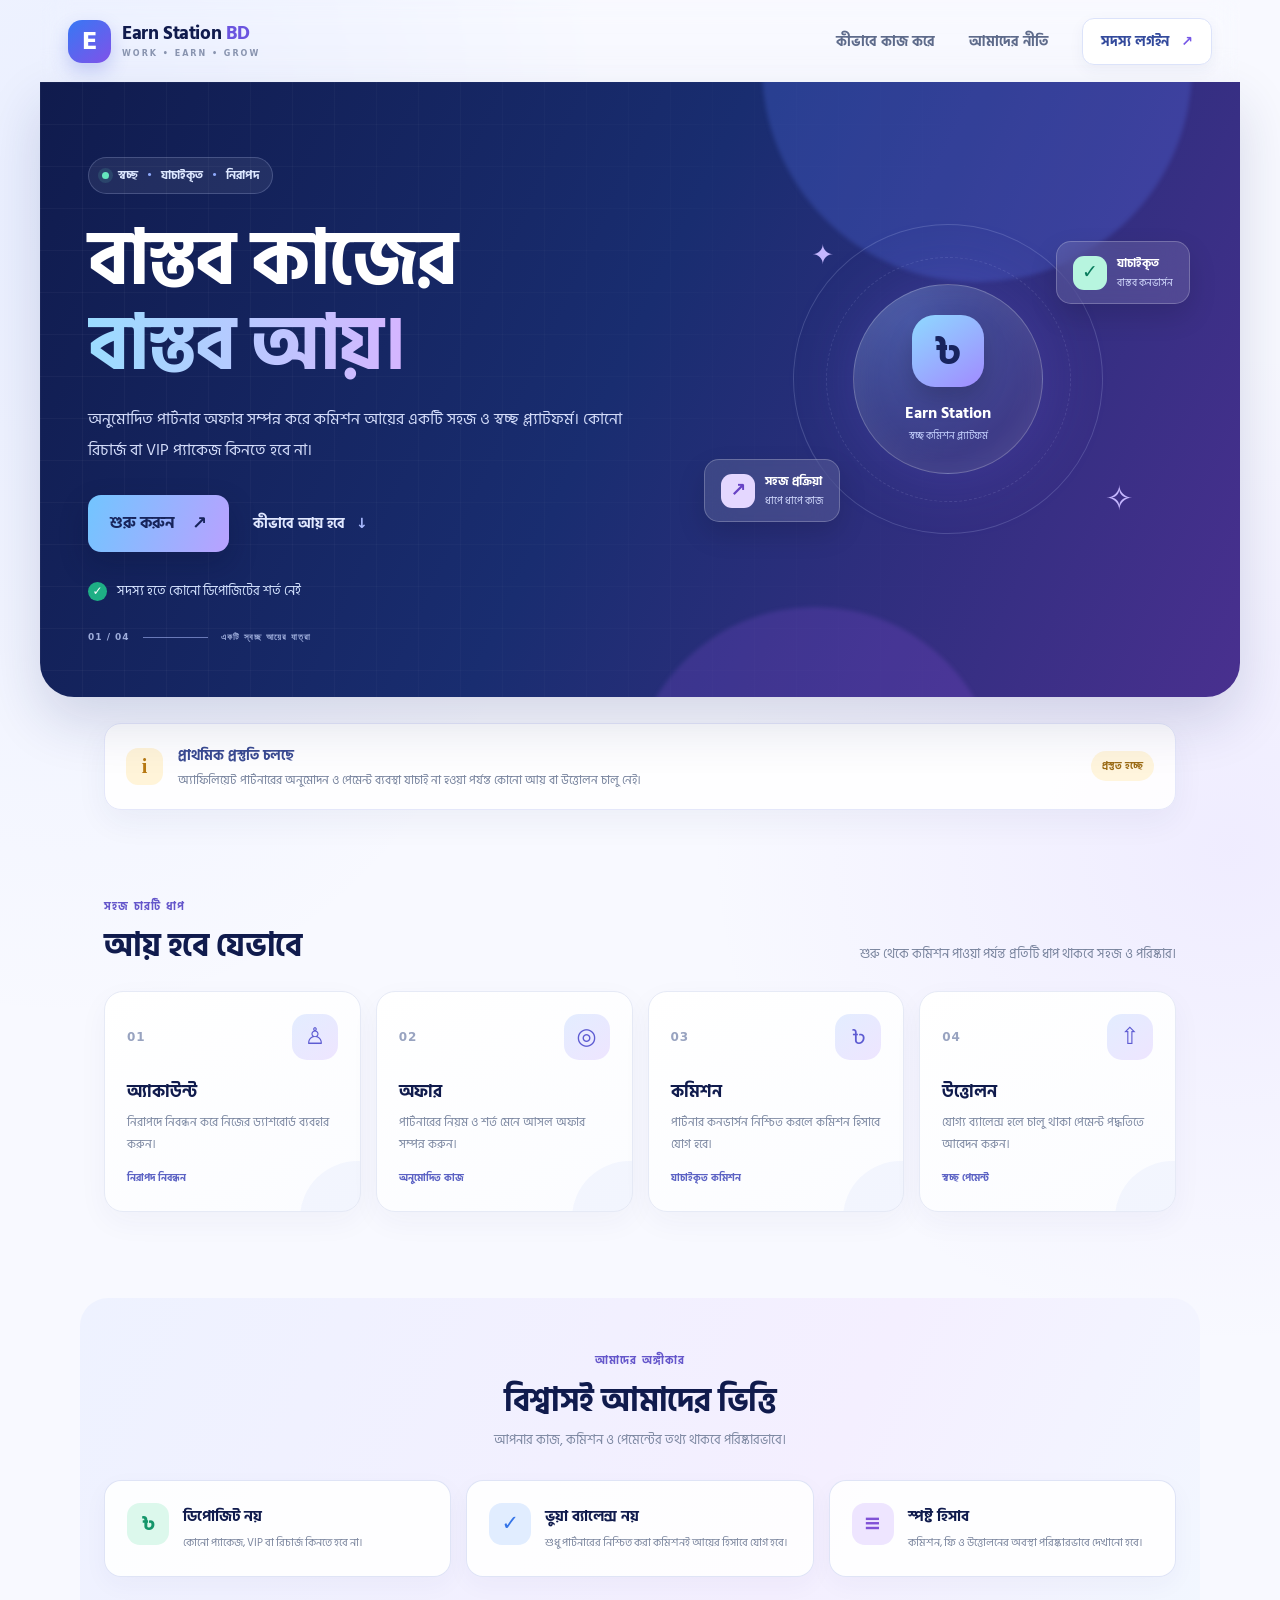
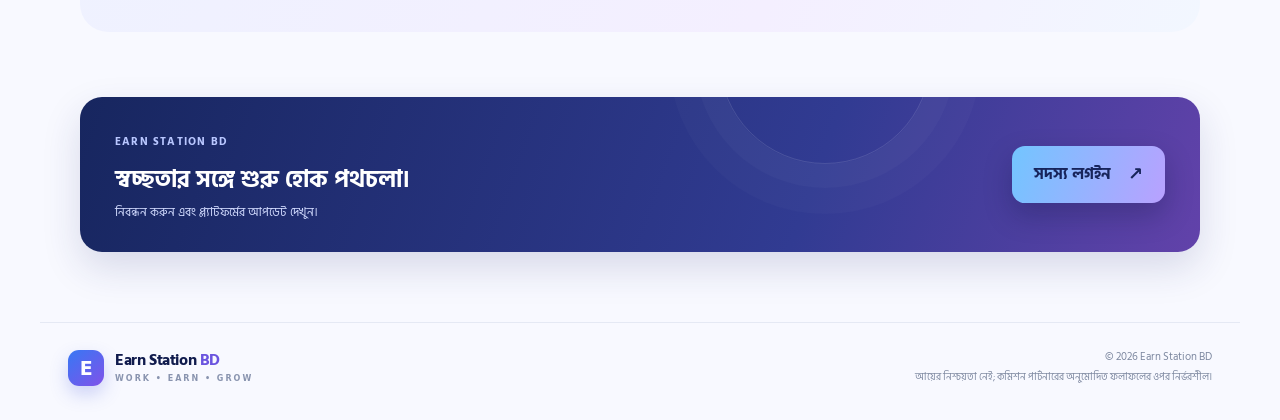
==== commit ce2a11ee: "Add community links section" ====
--- a/index.html
+++ b/index.html
@@ -73,6 +73,7 @@
           <article class="value-card"><span class="value-icon violet">≡</span><div><h3>স্পষ্ট হিসাব</h3><p>কমিশন, ফি ও উত্তোলনের অবস্থা পরিষ্কারভাবে দেখানো হবে।</p></div></article>
         </div>
       </section>
+      <section class="community-section" id="community" hidden aria-label="আমাদের কমিউনিটি"><div class="community-heading"><span class="section-kicker">JOIN OUR COMMUNITY</span><h2>আমাদের সঙ্গে যুক্ত থাকুন</h2><p>গ্রুপে যোগ দিয়ে নতুন নোটিশ, গুরুত্বপূর্ণ তথ্য ও আপডেট দেখুন এবং অন্য সদস্যদের সঙ্গে যোগাযোগ করুন।</p></div><div class="community-links" id="community-links"></div></section>
       <section class="closing-cta"><div><span class="section-kicker">EARN STATION BD</span><h2>স্বচ্ছতার সঙ্গে শুরু হোক পথচলা।</h2><p>নিবন্ধন করুন এবং প্ল্যাটফর্মের আপডেট দেখুন।</p></div><a class="primary-button" href="auth.html">সদস্য লগইন <span>↗</span></a></section>
     </main>
     <footer class="site-footer"><a class="brand footer-brand" href="index.html"><span class="brand-mark">E</span><span>Earn Station <b>BD</b><small>WORK • EARN • GROW</small></span></a><div class="footer-copy">© <span id="year"></span> Earn Station BD<br><small>আয়ের নিশ্চয়তা নেই; কমিশন পার্টনারের অনুমোদিত ফলাফলের ওপর নির্ভরশীল।</small></div></footer>
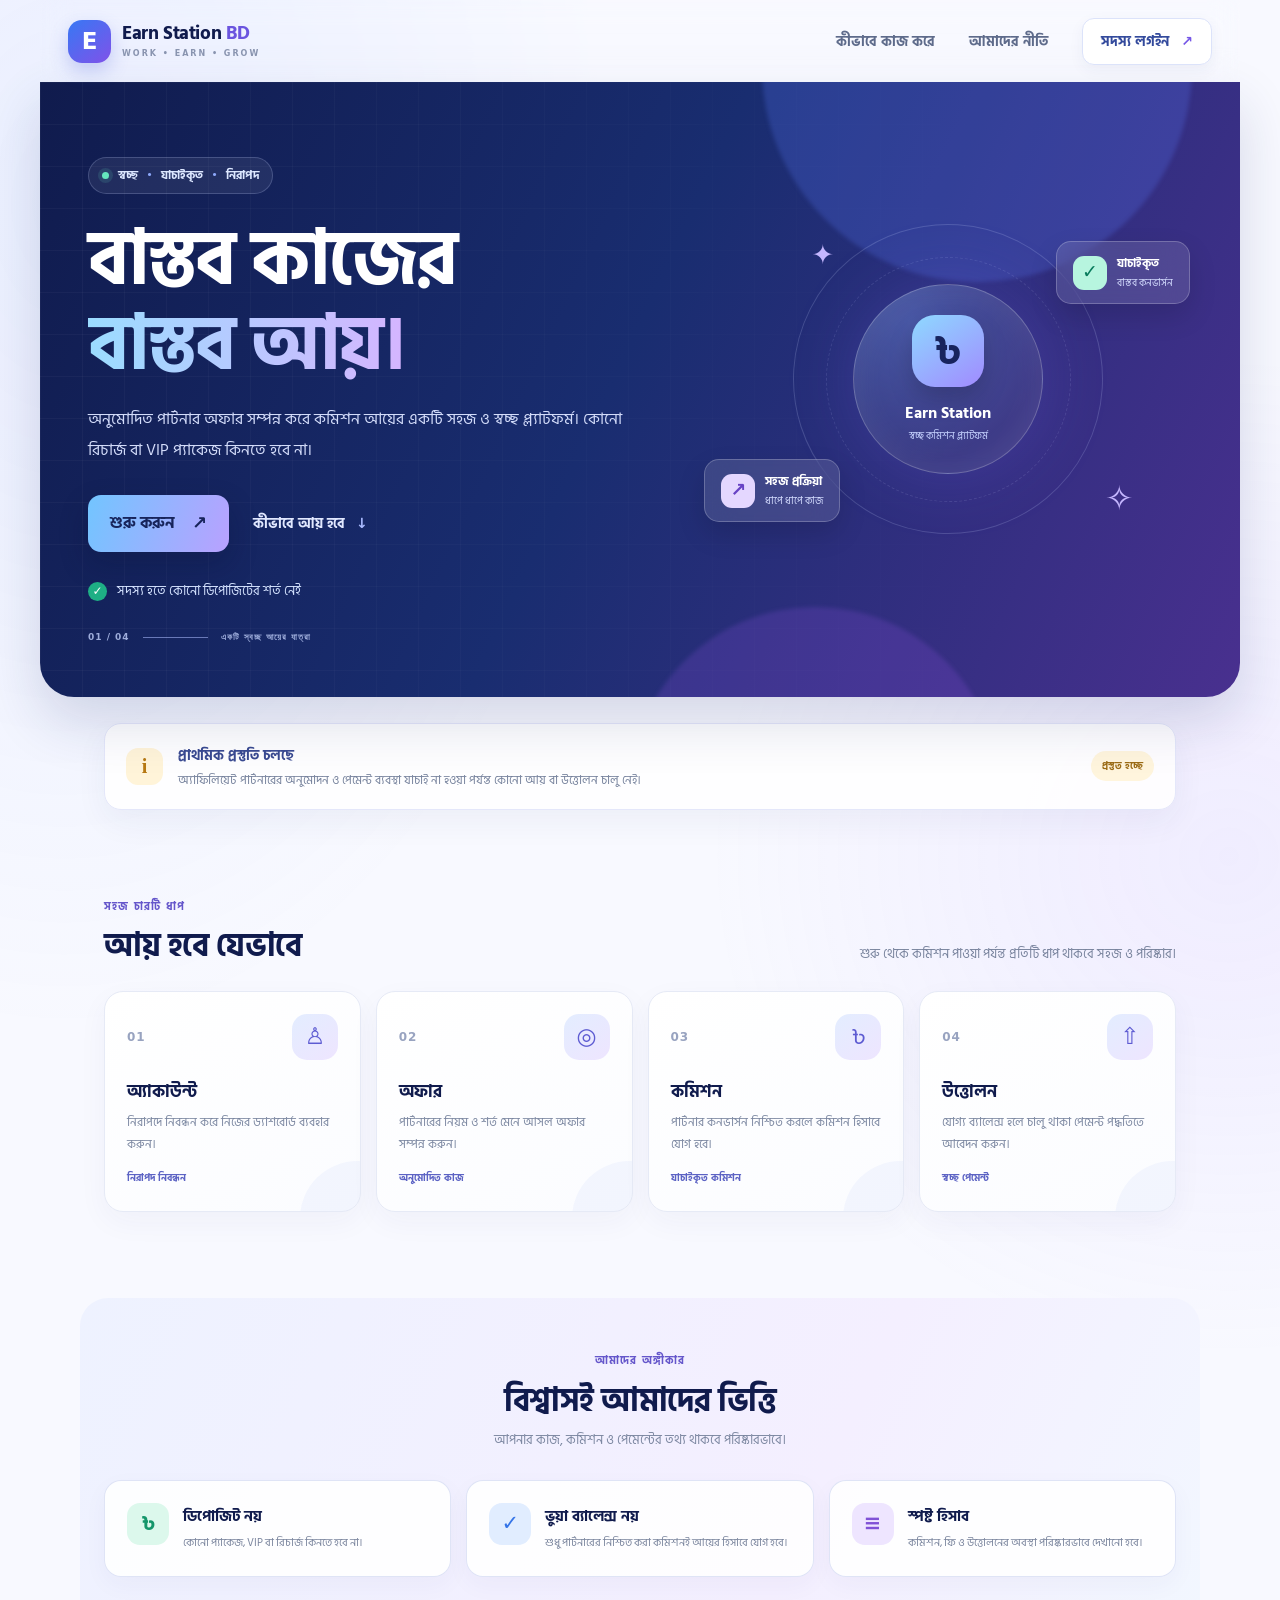
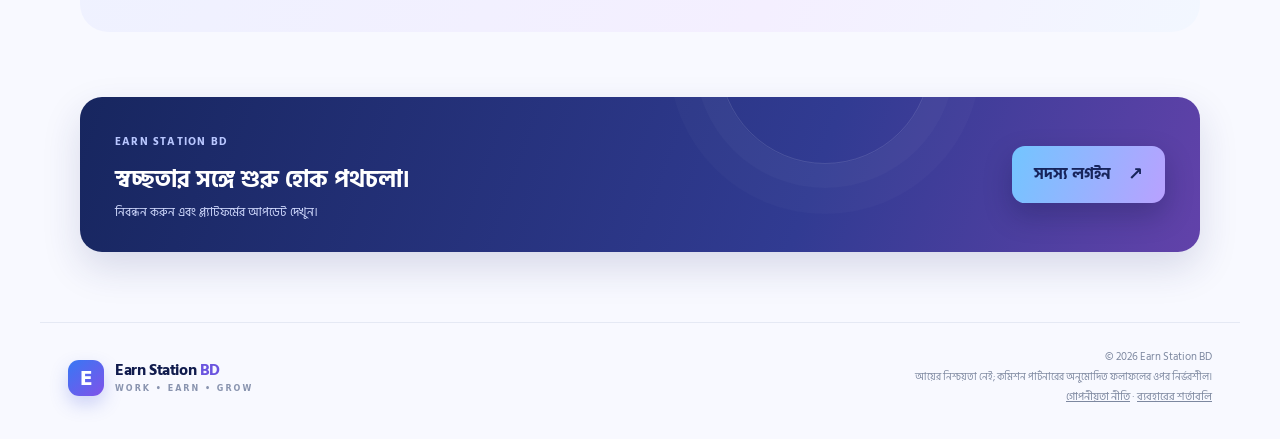
==== commit 703b210d: "Link legal pages from public site footer" ====
--- a/index.html
+++ b/index.html
@@ -76,7 +76,7 @@
       <section class="community-section" id="community" hidden aria-label="আমাদের কমিউনিটি"><div class="community-heading"><span class="section-kicker">JOIN OUR COMMUNITY</span><h2>আমাদের সঙ্গে যুক্ত থাকুন</h2><p>গ্রুপে যোগ দিয়ে নতুন নোটিশ, গুরুত্বপূর্ণ তথ্য ও আপডেট দেখুন এবং অন্য সদস্যদের সঙ্গে যোগাযোগ করুন।</p></div><div class="community-links" id="community-links"></div></section>
       <section class="closing-cta"><div><span class="section-kicker">EARN STATION BD</span><h2>স্বচ্ছতার সঙ্গে শুরু হোক পথচলা।</h2><p>নিবন্ধন করুন এবং প্ল্যাটফর্মের আপডেট দেখুন।</p></div><a class="primary-button" href="auth.html">সদস্য লগইন <span>↗</span></a></section>
     </main>
-    <footer class="site-footer"><a class="brand footer-brand" href="index.html"><span class="brand-mark">E</span><span>Earn Station <b>BD</b><small>WORK • EARN • GROW</small></span></a><div class="footer-copy">© <span id="year"></span> Earn Station BD<br><small>আয়ের নিশ্চয়তা নেই; কমিশন পার্টনারের অনুমোদিত ফলাফলের ওপর নির্ভরশীল।</small></div></footer>
+    <footer class="site-footer"><a class="brand footer-brand" href="index.html"><span class="brand-mark">E</span><span>Earn Station <b>BD</b><small>WORK • EARN • GROW</small></span></a><div class="footer-copy">© <span id="year"></span> Earn Station BD<br><small>আয়ের নিশ্চয়তা নেই; কমিশন পার্টনারের অনুমোদিত ফলাফলের ওপর নির্ভরশীল।</small><br><a href="privacy.html">গোপনীয়তা নীতি</a> · <a href="terms.html">ব্যবহারের শর্তাবলি</a></div></footer>
   </div>
   <script src="supabase-config.js"></script><script src="app.js"></script>
 </body>
--- a/style.css
+++ b/style.css
@@ -28,3 +28,7 @@
 .closing-cta:before{content:"";position:absolute;width:210px;height:210px;border:1px solid rgba(255,255,255,.12);border-radius:50%;right:24%;top:-145px;box-shadow:0 0 0 24px rgba(255,255,255,.025),0 0 0 50px rgba(255,255,255,.02);pointer-events:none}
 @media(max-width:600px){.site-header{position:sticky;top:0;background:rgba(248,249,255,.92);backdrop-filter:blur(16px);border-bottom:1px solid rgba(225,231,247,.75)}.hero-actions{flex-wrap:wrap}.notice{align-items:flex-start;padding:15px}.notice-status{font-size:9px}.section-heading{align-items:flex-start;flex-direction:column;gap:10px}.section-heading h2,.values-heading h2{font-size:27px}.step-card{min-height:190px;padding:18px}.closing-cta{align-items:flex-start;flex-direction:column;padding:25px}.closing-cta .primary-button{width:100%}.site-footer{align-items:flex-start;flex-direction:column}.footer-copy{text-align:left}}
 @media(prefers-reduced-motion:reduce){html{scroll-behavior:auto}*,*:before,*:after{transition:none!important;animation:none!important}}
+
+
+/* Community group links */
+.community-section{max-width:1160px;margin:76px auto 0;padding:0 28px}.community-heading{text-align:center;max-width:680px;margin:0 auto 28px}.community-heading h2{font-size:clamp(25px,4vw,38px);color:#18234b;margin:10px 0}.community-heading p{color:#707b98;line-height:1.8;font-size:14px}.community-links{display:grid;grid-template-columns:repeat(4,minmax(0,1fr));gap:14px}.community-link{display:flex;align-items:center;gap:13px;padding:18px;border:1px solid #e3e8f5;border-radius:17px;background:#fff;color:#202b51;text-decoration:none;box-shadow:0 8px 24px #27376f0a;transition:transform .2s,border-color .2s}.community-link:hover{transform:translateY(-3px);border-color:#bdcafa}.community-link-icon{width:43px;height:43px;display:grid;place-items:center;flex:none;border-radius:13px;background:#eef2ff;color:#4255bd;font-size:21px;font-weight:800}.community-link-text{display:grid;gap:4px}.community-link-text b{font-size:13px}.community-link-text small{font-size:10px;color:#7b86a0}.community-section[hidden]{display:none!important}@media(max-width:700px){.community-section{margin:54px auto 0;padding:0 16px}.community-links{grid-template-columns:repeat(2,minmax(0,1fr));gap:10px}.community-link{padding:13px;gap:9px}.community-link-icon{width:36px;height:36px}}
